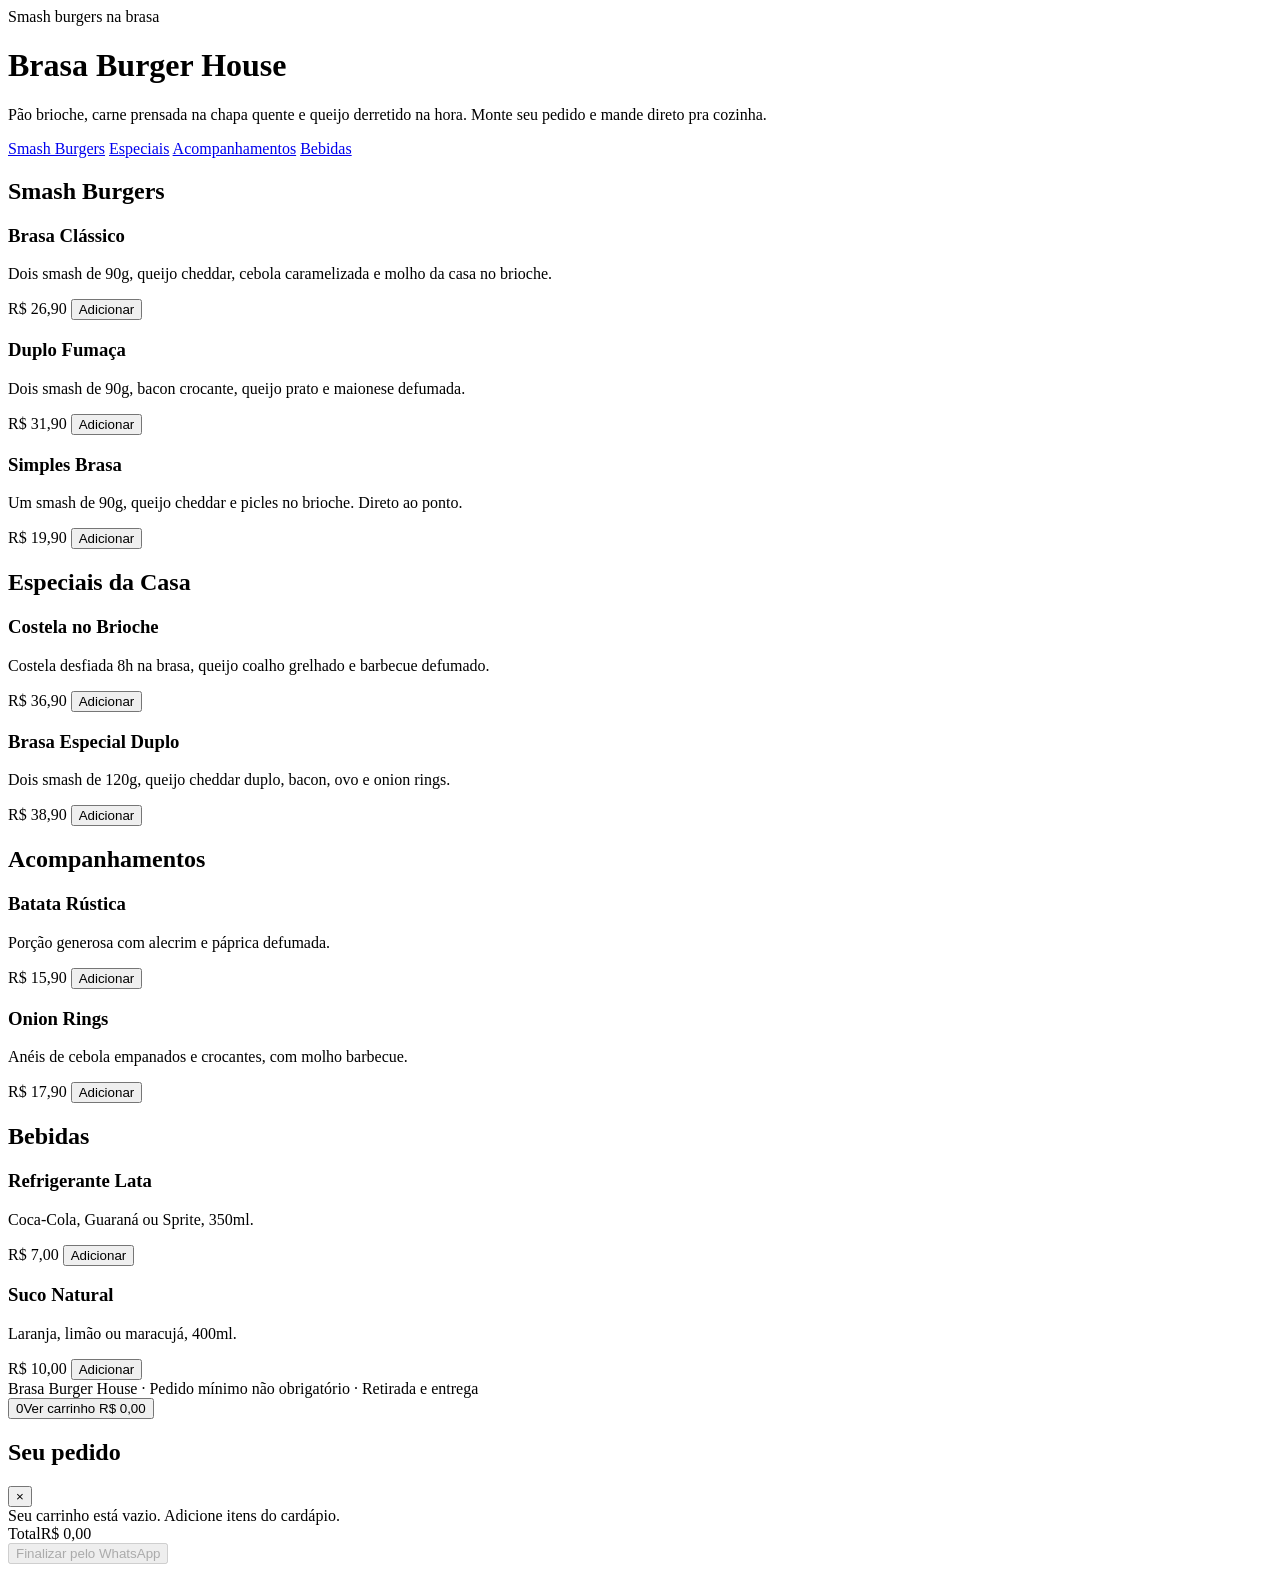
==== Brasaburguerhouse/index.html @ 3b22e74c "Add files via upload" ====
<!doctype html>
<html lang="pt-BR">
<head>
<meta charset="UTF-8" />
<meta name="viewport" content="width=device-width, initial-scale=1.0" />
<title>Brasa Burger House | Cardápio</title>
<link rel="preconnect" href="https://fonts.googleapis.com" />
<link rel="preconnect" href="https://fonts.gstatic.com" crossorigin />
<link href="https://fonts.googleapis.com/css2?family=Fraunces:opsz,wght@9..144,500;9..144,700;9..144,900&family=Work+Sans:wght@400;500;600;700&display=swap" rel="stylesheet" />
<link rel="stylesheet" href="css/style.css" />
</head>
<body>

<header class="hero">
  <div class="kicker">Smash burgers na brasa</div>
  <h1>Brasa <span>Burger</span> House</h1>
  <p class="sub">Pão brioche, carne prensada na chapa quente e queijo derretido na hora. Monte seu pedido e mande direto pra cozinha.</p>
</header>

<nav class="categorias" id="nav-categorias">
  <a href="#smash" class="active">Smash Burgers</a>
  <a href="#especiais">Especiais</a>
  <a href="#acompanhamentos">Acompanhamentos</a>
  <a href="#bebidas">Bebidas</a>
</nav>

<main>

  <section class="categoria" id="smash">
    <h2>Smash Burgers</h2>
    <div class="linha-fogo"></div>

    <div class="item">
      <div class="item-info">
        <h3>Brasa Clássico</h3>
        <p>Dois smash de 90g, queijo cheddar, cebola caramelizada e molho da casa no brioche.</p>
      </div>
      <div class="item-acao">
        <span class="preco">R$ 26,90</span>
        <button class="btn-add" data-nome="Brasa Clássico" data-preco="26.90">Adicionar</button>
      </div>
    </div>

    <div class="item">
      <div class="item-info">
        <h3>Duplo Fumaça</h3>
        <p>Dois smash de 90g, bacon crocante, queijo prato e maionese defumada.</p>
      </div>
      <div class="item-acao">
        <span class="preco">R$ 31,90</span>
        <button class="btn-add" data-nome="Duplo Fumaça" data-preco="31.90">Adicionar</button>
      </div>
    </div>

    <div class="item">
      <div class="item-info">
        <h3>Simples Brasa</h3>
        <p>Um smash de 90g, queijo cheddar e picles no brioche. Direto ao ponto.</p>
      </div>
      <div class="item-acao">
        <span class="preco">R$ 19,90</span>
        <button class="btn-add" data-nome="Simples Brasa" data-preco="19.90">Adicionar</button>
      </div>
    </div>
  </section>

  <section class="categoria" id="especiais">
    <h2>Especiais da Casa</h2>
    <div class="linha-fogo"></div>

    <div class="item">
      <div class="item-info">
        <h3>Costela no Brioche</h3>
        <p>Costela desfiada 8h na brasa, queijo coalho grelhado e barbecue defumado.</p>
      </div>
      <div class="item-acao">
        <span class="preco">R$ 36,90</span>
        <button class="btn-add" data-nome="Costela no Brioche" data-preco="36.90">Adicionar</button>
      </div>
    </div>

    <div class="item">
      <div class="item-info">
        <h3>Brasa Especial Duplo</h3>
        <p>Dois smash de 120g, queijo cheddar duplo, bacon, ovo e onion rings.</p>
      </div>
      <div class="item-acao">
        <span class="preco">R$ 38,90</span>
        <button class="btn-add" data-nome="Brasa Especial Duplo" data-preco="38.90">Adicionar</button>
      </div>
    </div>
  </section>

  <section class="categoria" id="acompanhamentos">
    <h2>Acompanhamentos</h2>
    <div class="linha-fogo"></div>

    <div class="item">
      <div class="item-info">
        <h3>Batata Rústica</h3>
        <p>Porção generosa com alecrim e páprica defumada.</p>
      </div>
      <div class="item-acao">
        <span class="preco">R$ 15,90</span>
        <button class="btn-add" data-nome="Batata Rústica" data-preco="15.90">Adicionar</button>
      </div>
    </div>

    <div class="item">
      <div class="item-info">
        <h3>Onion Rings</h3>
        <p>Anéis de cebola empanados e crocantes, com molho barbecue.</p>
      </div>
      <div class="item-acao">
        <span class="preco">R$ 17,90</span>
        <button class="btn-add" data-nome="Onion Rings" data-preco="17.90">Adicionar</button>
      </div>
    </div>
  </section>

  <section class="categoria" id="bebidas">
    <h2>Bebidas</h2>
    <div class="linha-fogo"></div>

    <div class="item">
      <div class="item-info">
        <h3>Refrigerante Lata</h3>
        <p>Coca-Cola, Guaraná ou Sprite, 350ml.</p>
      </div>
      <div class="item-acao">
        <span class="preco">R$ 7,00</span>
        <button class="btn-add" data-nome="Refrigerante Lata" data-preco="7.00">Adicionar</button>
      </div>
    </div>

    <div class="item">
      <div class="item-info">
        <h3>Suco Natural</h3>
        <p>Laranja, limão ou maracujá, 400ml.</p>
      </div>
      <div class="item-acao">
        <span class="preco">R$ 10,00</span>
        <button class="btn-add" data-nome="Suco Natural" data-preco="10.00">Adicionar</button>
      </div>
    </div>
  </section>

</main>

<footer>
  Brasa Burger House · Pedido mínimo não obrigatório · Retirada e entrega
</footer>

<button id="botao-carrinho" onclick="abrirCarrinho()">
  <span><span class="qtd-bolha" id="qtd-bolha">0</span>Ver carrinho</span>
  <span id="total-botao">R$ 0,00</span>
</button>

<div id="overlay" onclick="fecharCarrinho()"></div>
<aside id="painel-carrinho">
  <div class="painel-topo">
    <h2>Seu pedido</h2>
    <button class="fechar" onclick="fecharCarrinho()">&times;</button>
  </div>
  <div id="lista-carrinho">
    <div class="carrinho-vazio">Seu carrinho está vazio. Adicione itens do cardápio.</div>
  </div>
  <div class="painel-rodape">
    <div class="total-linha"><span>Total</span><span id="total-final">R$ 0,00</span></div>
    <button id="btn-finalizar" onclick="finalizarPedido()" disabled>Finalizar pelo WhatsApp</button>
  </div>
</aside>

<script src="js/script.js"></script>
</body>
</html>
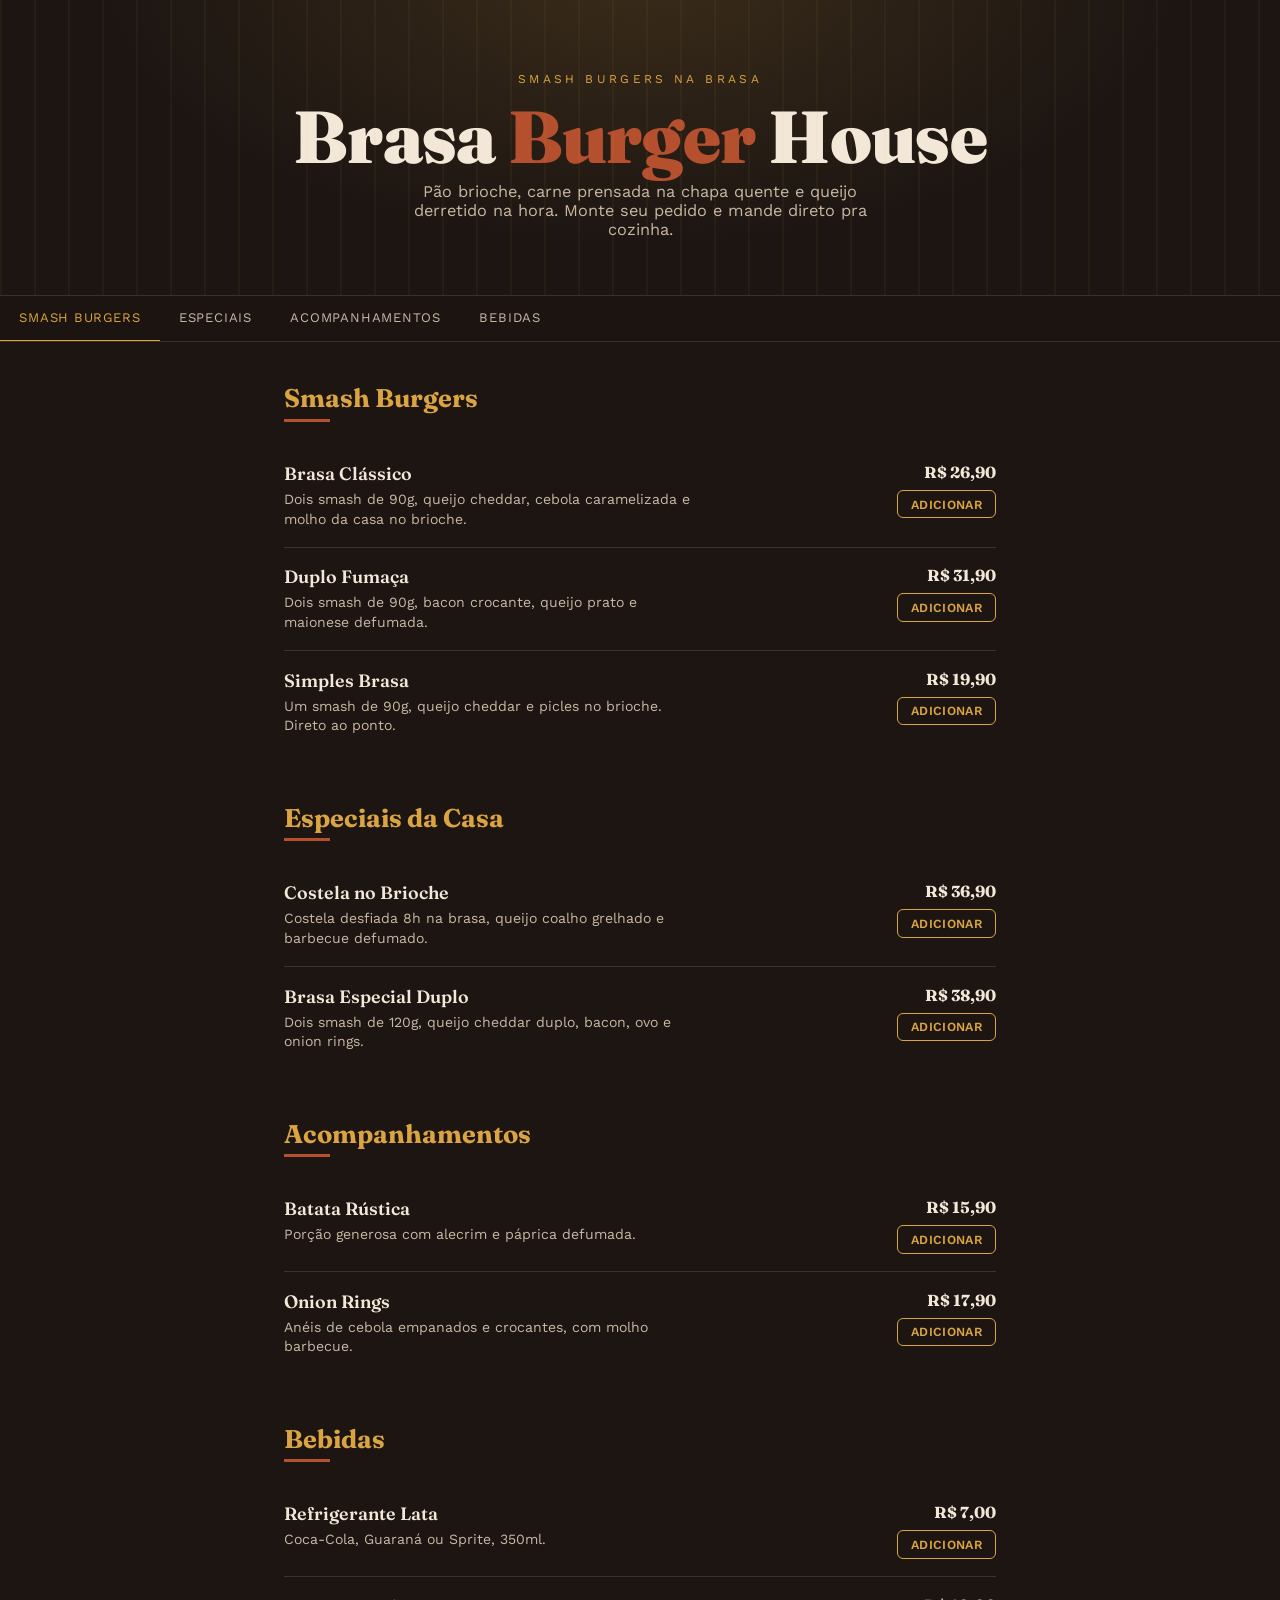
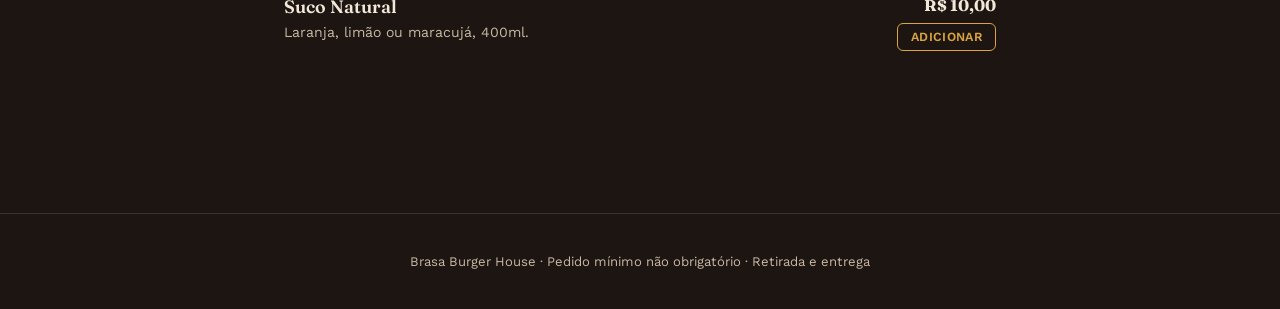
==== commit e26b5275: "Update index.html" ====
--- a/Brasaburguerhouse/index.html
+++ b/Brasaburguerhouse/index.html
@@ -1,176 +1,509 @@
 <!doctype html>
 <html lang="pt-BR">
 <head>
-<meta charset="UTF-8" />
-<meta name="viewport" content="width=device-width, initial-scale=1.0" />
-<title>Brasa Burger House | Cardápio</title>
-<link rel="preconnect" href="https://fonts.googleapis.com" />
-<link rel="preconnect" href="https://fonts.gstatic.com" crossorigin />
-<link href="https://fonts.googleapis.com/css2?family=Fraunces:opsz,wght@9..144,500;9..144,700;9..144,900&family=Work+Sans:wght@400;500;600;700&display=swap" rel="stylesheet" />
-<link rel="stylesheet" href="css/style.css" />
+  <meta charset="UTF-8" />
+  <meta name="viewport" content="width=device-width, initial-scale=1.0" />
+
+  <title>Brasa Burger House | Cardápio</title>
+
+  <link rel="preconnect" href="https://fonts.googleapis.com" />
+  <link rel="preconnect" href="https://fonts.gstatic.com" crossorigin />
+
+  <link
+    href="https://fonts.googleapis.com/css2?family=Fraunces:opsz,wght@9..144,500;9..144,700;9..144,900&family=Work+Sans:wght@400;500;600;700&display=swap"
+    rel="stylesheet"
+  />
+
+  <!-- CSS está na mesma pasta do index.html -->
+  <link rel="stylesheet" href="./style.css" />
 </head>
+
 <body>
 
 <header class="hero">
   <div class="kicker">Smash burgers na brasa</div>
-  <h1>Brasa <span>Burger</span> House</h1>
-  <p class="sub">Pão brioche, carne prensada na chapa quente e queijo derretido na hora. Monte seu pedido e mande direto pra cozinha.</p>
+
+  <h1>
+    Brasa <span>Burger</span> House
+  </h1>
+
+  <p class="sub">
+    Pão brioche, carne prensada na chapa quente e queijo derretido na hora.
+    Monte seu pedido e mande direto pra cozinha.
+  </p>
 </header>
 
+
 <nav class="categorias" id="nav-categorias">
-  <a href="#smash" class="active">Smash Burgers</a>
-  <a href="#especiais">Especiais</a>
-  <a href="#acompanhamentos">Acompanhamentos</a>
-  <a href="#bebidas">Bebidas</a>
+
+  <a href="#smash" class="active">
+    Smash Burgers
+  </a>
+
+  <a href="#especiais">
+    Especiais
+  </a>
+
+  <a href="#acompanhamentos">
+    Acompanhamentos
+  </a>
+
+  <a href="#bebidas">
+    Bebidas
+  </a>
+
 </nav>
 
+
 <main>
 
+  <!-- SMASH BURGERS -->
+
   <section class="categoria" id="smash">
+
     <h2>Smash Burgers</h2>
+
     <div class="linha-fogo"></div>
 
-    <div class="item">
-      <div class="item-info">
+
+    <div class="item">
+
+      <div class="item-info">
+
         <h3>Brasa Clássico</h3>
-        <p>Dois smash de 90g, queijo cheddar, cebola caramelizada e molho da casa no brioche.</p>
-      </div>
-      <div class="item-acao">
-        <span class="preco">R$ 26,90</span>
-        <button class="btn-add" data-nome="Brasa Clássico" data-preco="26.90">Adicionar</button>
-      </div>
-    </div>
-
-    <div class="item">
-      <div class="item-info">
+
+        <p>
+          Dois smash de 90g, queijo cheddar, cebola caramelizada
+          e molho da casa no brioche.
+        </p>
+
+      </div>
+
+
+      <div class="item-acao">
+
+        <span class="preco">
+          R$ 26,90
+        </span>
+
+        <button
+          class="btn-add"
+          data-nome="Brasa Clássico"
+          data-preco="26.90"
+        >
+          Adicionar
+        </button>
+
+      </div>
+
+    </div>
+
+
+    <div class="item">
+
+      <div class="item-info">
+
         <h3>Duplo Fumaça</h3>
-        <p>Dois smash de 90g, bacon crocante, queijo prato e maionese defumada.</p>
-      </div>
-      <div class="item-acao">
-        <span class="preco">R$ 31,90</span>
-        <button class="btn-add" data-nome="Duplo Fumaça" data-preco="31.90">Adicionar</button>
-      </div>
-    </div>
-
-    <div class="item">
-      <div class="item-info">
+
+        <p>
+          Dois smash de 90g, bacon crocante,
+          queijo prato e maionese defumada.
+        </p>
+
+      </div>
+
+
+      <div class="item-acao">
+
+        <span class="preco">
+          R$ 31,90
+        </span>
+
+        <button
+          class="btn-add"
+          data-nome="Duplo Fumaça"
+          data-preco="31.90"
+        >
+          Adicionar
+        </button>
+
+      </div>
+
+    </div>
+
+
+    <div class="item">
+
+      <div class="item-info">
+
         <h3>Simples Brasa</h3>
-        <p>Um smash de 90g, queijo cheddar e picles no brioche. Direto ao ponto.</p>
-      </div>
-      <div class="item-acao">
-        <span class="preco">R$ 19,90</span>
-        <button class="btn-add" data-nome="Simples Brasa" data-preco="19.90">Adicionar</button>
-      </div>
-    </div>
+
+        <p>
+          Um smash de 90g, queijo cheddar e picles no brioche.
+          Direto ao ponto.
+        </p>
+
+      </div>
+
+
+      <div class="item-acao">
+
+        <span class="preco">
+          R$ 19,90
+        </span>
+
+        <button
+          class="btn-add"
+          data-nome="Simples Brasa"
+          data-preco="19.90"
+        >
+          Adicionar
+        </button>
+
+      </div>
+
+    </div>
+
   </section>
 
+
+  <!-- ESPECIAIS -->
+
   <section class="categoria" id="especiais">
+
     <h2>Especiais da Casa</h2>
+
     <div class="linha-fogo"></div>
 
-    <div class="item">
-      <div class="item-info">
+
+    <div class="item">
+
+      <div class="item-info">
+
         <h3>Costela no Brioche</h3>
-        <p>Costela desfiada 8h na brasa, queijo coalho grelhado e barbecue defumado.</p>
-      </div>
-      <div class="item-acao">
-        <span class="preco">R$ 36,90</span>
-        <button class="btn-add" data-nome="Costela no Brioche" data-preco="36.90">Adicionar</button>
-      </div>
-    </div>
-
-    <div class="item">
-      <div class="item-info">
+
+        <p>
+          Costela desfiada 8h na brasa,
+          queijo coalho grelhado e barbecue defumado.
+        </p>
+
+      </div>
+
+
+      <div class="item-acao">
+
+        <span class="preco">
+          R$ 36,90
+        </span>
+
+        <button
+          class="btn-add"
+          data-nome="Costela no Brioche"
+          data-preco="36.90"
+        >
+          Adicionar
+        </button>
+
+      </div>
+
+    </div>
+
+
+    <div class="item">
+
+      <div class="item-info">
+
         <h3>Brasa Especial Duplo</h3>
-        <p>Dois smash de 120g, queijo cheddar duplo, bacon, ovo e onion rings.</p>
-      </div>
-      <div class="item-acao">
-        <span class="preco">R$ 38,90</span>
-        <button class="btn-add" data-nome="Brasa Especial Duplo" data-preco="38.90">Adicionar</button>
-      </div>
-    </div>
+
+        <p>
+          Dois smash de 120g, queijo cheddar duplo,
+          bacon, ovo e onion rings.
+        </p>
+
+      </div>
+
+
+      <div class="item-acao">
+
+        <span class="preco">
+          R$ 38,90
+        </span>
+
+        <button
+          class="btn-add"
+          data-nome="Brasa Especial Duplo"
+          data-preco="38.90"
+        >
+          Adicionar
+        </button>
+
+      </div>
+
+    </div>
+
   </section>
 
+
+  <!-- ACOMPANHAMENTOS -->
+
   <section class="categoria" id="acompanhamentos">
+
     <h2>Acompanhamentos</h2>
+
     <div class="linha-fogo"></div>
 
-    <div class="item">
-      <div class="item-info">
+
+    <div class="item">
+
+      <div class="item-info">
+
         <h3>Batata Rústica</h3>
-        <p>Porção generosa com alecrim e páprica defumada.</p>
-      </div>
-      <div class="item-acao">
-        <span class="preco">R$ 15,90</span>
-        <button class="btn-add" data-nome="Batata Rústica" data-preco="15.90">Adicionar</button>
-      </div>
-    </div>
-
-    <div class="item">
-      <div class="item-info">
+
+        <p>
+          Porção generosa com alecrim
+          e páprica defumada.
+        </p>
+
+      </div>
+
+
+      <div class="item-acao">
+
+        <span class="preco">
+          R$ 15,90
+        </span>
+
+        <button
+          class="btn-add"
+          data-nome="Batata Rústica"
+          data-preco="15.90"
+        >
+          Adicionar
+        </button>
+
+      </div>
+
+    </div>
+
+
+    <div class="item">
+
+      <div class="item-info">
+
         <h3>Onion Rings</h3>
-        <p>Anéis de cebola empanados e crocantes, com molho barbecue.</p>
-      </div>
-      <div class="item-acao">
-        <span class="preco">R$ 17,90</span>
-        <button class="btn-add" data-nome="Onion Rings" data-preco="17.90">Adicionar</button>
-      </div>
-    </div>
+
+        <p>
+          Anéis de cebola empanados e crocantes,
+          com molho barbecue.
+        </p>
+
+      </div>
+
+
+      <div class="item-acao">
+
+        <span class="preco">
+          R$ 17,90
+        </span>
+
+        <button
+          class="btn-add"
+          data-nome="Onion Rings"
+          data-preco="17.90"
+        >
+          Adicionar
+        </button>
+
+      </div>
+
+    </div>
+
   </section>
 
+
+  <!-- BEBIDAS -->
+
   <section class="categoria" id="bebidas">
+
     <h2>Bebidas</h2>
+
     <div class="linha-fogo"></div>
 
-    <div class="item">
-      <div class="item-info">
+
+    <div class="item">
+
+      <div class="item-info">
+
         <h3>Refrigerante Lata</h3>
-        <p>Coca-Cola, Guaraná ou Sprite, 350ml.</p>
-      </div>
-      <div class="item-acao">
-        <span class="preco">R$ 7,00</span>
-        <button class="btn-add" data-nome="Refrigerante Lata" data-preco="7.00">Adicionar</button>
-      </div>
-    </div>
-
-    <div class="item">
-      <div class="item-info">
+
+        <p>
+          Coca-Cola, Guaraná ou Sprite, 350ml.
+        </p>
+
+      </div>
+
+
+      <div class="item-acao">
+
+        <span class="preco">
+          R$ 7,00
+        </span>
+
+        <button
+          class="btn-add"
+          data-nome="Refrigerante Lata"
+          data-preco="7.00"
+        >
+          Adicionar
+        </button>
+
+      </div>
+
+    </div>
+
+
+    <div class="item">
+
+      <div class="item-info">
+
         <h3>Suco Natural</h3>
-        <p>Laranja, limão ou maracujá, 400ml.</p>
-      </div>
-      <div class="item-acao">
-        <span class="preco">R$ 10,00</span>
-        <button class="btn-add" data-nome="Suco Natural" data-preco="10.00">Adicionar</button>
-      </div>
-    </div>
+
+        <p>
+          Laranja, limão ou maracujá, 400ml.
+        </p>
+
+      </div>
+
+
+      <div class="item-acao">
+
+        <span class="preco">
+          R$ 10,00
+        </span>
+
+        <button
+          class="btn-add"
+          data-nome="Suco Natural"
+          data-preco="10.00"
+        >
+          Adicionar
+        </button>
+
+      </div>
+
+    </div>
+
   </section>
 
 </main>
 
+
 <footer>
+
   Brasa Burger House · Pedido mínimo não obrigatório · Retirada e entrega
+
 </footer>
 
-<button id="botao-carrinho" onclick="abrirCarrinho()">
-  <span><span class="qtd-bolha" id="qtd-bolha">0</span>Ver carrinho</span>
-  <span id="total-botao">R$ 0,00</span>
+
+<!-- BOTÃO DO CARRINHO -->
+
+<button
+  id="botao-carrinho"
+  onclick="abrirCarrinho()"
+>
+
+  <span>
+
+    <span
+      class="qtd-bolha"
+      id="qtd-bolha"
+    >
+      0
+    </span>
+
+    Ver carrinho
+
+  </span>
+
+  <span id="total-botao">
+    R$ 0,00
+  </span>
+
 </button>
 
-<div id="overlay" onclick="fecharCarrinho()"></div>
+
+<!-- FUNDO DO CARRINHO -->
+
+<div
+  id="overlay"
+  onclick="fecharCarrinho()"
+></div>
+
+
+<!-- PAINEL DO CARRINHO -->
+
 <aside id="painel-carrinho">
+
   <div class="painel-topo">
-    <h2>Seu pedido</h2>
-    <button class="fechar" onclick="fecharCarrinho()">&times;</button>
+
+    <h2>
+      Seu pedido
+    </h2>
+
+    <button
+      class="fechar"
+      onclick="fecharCarrinho()"
+      aria-label="Fechar carrinho"
+    >
+      &times;
+    </button>
+
   </div>
+
+
   <div id="lista-carrinho">
-    <div class="carrinho-vazio">Seu carrinho está vazio. Adicione itens do cardápio.</div>
+
+    <div class="carrinho-vazio">
+
+      Seu carrinho está vazio.
+      Adicione itens do cardápio.
+
+    </div>
+
   </div>
+
+
   <div class="painel-rodape">
-    <div class="total-linha"><span>Total</span><span id="total-final">R$ 0,00</span></div>
-    <button id="btn-finalizar" onclick="finalizarPedido()" disabled>Finalizar pelo WhatsApp</button>
+
+    <div class="total-linha">
+
+      <span>
+        Total
+      </span>
+
+      <span id="total-final">
+        R$ 0,00
+      </span>
+
+    </div>
+
+
+    <button
+      id="btn-finalizar"
+      onclick="finalizarPedido()"
+      disabled
+    >
+      Finalizar pelo WhatsApp
+    </button>
+
   </div>
+
 </aside>
 
-<script src="js/script.js"></script>
+
+<!-- JS está na mesma pasta do index.html -->
+
+<script src="./script.js"></script>
+
 </body>
 </html>
--- a/Brasaburguerhouse/style.css
+++ b/Brasaburguerhouse/style.css
@@ -0,0 +1,281 @@
+:root{
+  --carvao:#1c1512;
+  --carvao-alt:#251c17;
+  --superficie:#2b2119;
+  --linha:#3d3128;
+  --creme:#f3e8d8;
+  --creme-dim:#c9b8a3;
+  --dourado:#d9a441;
+  --tijolo:#b5502f;
+  --verde:#6f8f4e;
+  --radius:6px;
+  --display:'Fraunces', serif;
+  --body:'Work Sans', system-ui, sans-serif;
+}
+*{box-sizing:border-box;}
+body{
+  margin:0;
+  background:var(--carvao);
+  color:var(--creme);
+  font-family:var(--body);
+  -webkit-font-smoothing:antialiased;
+}
+a{color:inherit;text-decoration:none;}
+
+/* -------- hero -------- */
+header.hero{
+  position:relative;
+  padding:4.5rem 1.5rem 3.5rem;
+  text-align:center;
+  background:
+    radial-gradient(ellipse at 50% -10%, rgba(217,164,65,0.16), transparent 60%),
+    var(--carvao);
+  border-bottom:1px solid var(--linha);
+  overflow:hidden;
+}
+header.hero::before{
+  content:"";
+  position:absolute;
+  inset:0;
+  background-image:repeating-linear-gradient(90deg, rgba(217,164,65,0.05) 0 2px, transparent 2px 34px);
+  pointer-events:none;
+}
+.kicker{
+  font-family:var(--body);
+  font-size:0.75rem;
+  letter-spacing:0.28em;
+  text-transform:uppercase;
+  color:var(--dourado);
+  margin-bottom:1rem;
+}
+header.hero h1{
+  font-family:var(--display);
+  font-weight:900;
+  font-size:clamp(2.6rem, 8vw, 4.6rem);
+  margin:0 0 0.6rem;
+  line-height:0.95;
+  letter-spacing:-0.01em;
+}
+header.hero h1 span{color:var(--tijolo);}
+header.hero p.sub{
+  color:var(--creme-dim);
+  max-width:480px;
+  margin:0 auto;
+  font-size:1.02rem;
+}
+
+/* -------- nav de categorias -------- */
+nav.categorias{
+  position:sticky;
+  top:0;
+  z-index:20;
+  display:flex;
+  gap:0;
+  overflow-x:auto;
+  background:rgba(28,21,18,0.96);
+  backdrop-filter:blur(6px);
+  border-bottom:1px solid var(--linha);
+}
+nav.categorias a{
+  flex:0 0 auto;
+  padding:0.9rem 1.2rem;
+  font-size:0.82rem;
+  text-transform:uppercase;
+  letter-spacing:0.06em;
+  color:var(--creme-dim);
+  border-bottom:2px solid transparent;
+  white-space:nowrap;
+}
+nav.categorias a:hover{color:var(--creme);}
+nav.categorias a.active{color:var(--dourado);border-bottom-color:var(--dourado);}
+
+/* -------- conteúdo -------- */
+main{
+  max-width:760px;
+  margin:0 auto;
+  padding:2.5rem 1.5rem 6rem;
+}
+section.categoria{margin-bottom:3rem;}
+section.categoria h2{
+  font-family:var(--display);
+  font-weight:700;
+  font-size:1.6rem;
+  color:var(--dourado);
+  margin:0 0 0.3rem;
+}
+section.categoria .linha-fogo{
+  width:46px;height:3px;background:var(--tijolo);margin-bottom:1.4rem;
+}
+
+.item{
+  display:flex;
+  justify-content:space-between;
+  gap:1rem;
+  padding:1.1rem 0;
+  border-bottom:1px solid var(--linha);
+}
+.item:last-child{border-bottom:none;}
+.item-info h3{
+  font-family:var(--display);
+  font-weight:600;
+  font-size:1.12rem;
+  margin:0 0 0.3rem;
+}
+.item-info p{
+  margin:0;
+  font-size:0.88rem;
+  color:var(--creme-dim);
+  line-height:1.4;
+  max-width:420px;
+}
+.item-acao{
+  display:flex;
+  flex-direction:column;
+  align-items:flex-end;
+  gap:0.5rem;
+  flex-shrink:0;
+}
+.preco{font-family:var(--display);font-weight:700;color:var(--creme);}
+.btn-add{
+  background:transparent;
+  border:1px solid var(--dourado);
+  color:var(--dourado);
+  border-radius:var(--radius);
+  padding:0.35rem 0.8rem;
+  font-size:0.78rem;
+  font-family:var(--body);
+  font-weight:600;
+  cursor:pointer;
+  text-transform:uppercase;
+  letter-spacing:0.03em;
+}
+.btn-add:hover{background:var(--dourado);color:var(--carvao);}
+
+/* -------- carrinho flutuante -------- */
+#botao-carrinho{
+  position:fixed;
+  bottom:1.2rem;
+  right:1.2rem;
+  left:1.2rem;
+  max-width:420px;
+  margin:0 auto;
+  background:var(--tijolo);
+  color:var(--creme);
+  border:none;
+  border-radius:var(--radius);
+  padding:1rem 1.3rem;
+  display:none;
+  justify-content:space-between;
+  align-items:center;
+  font-family:var(--body);
+  font-weight:600;
+  font-size:0.95rem;
+  box-shadow:0 8px 24px rgba(0,0,0,0.4);
+  z-index:30;
+  cursor:pointer;
+}
+#botao-carrinho .qtd-bolha{
+  background:var(--creme);
+  color:var(--tijolo);
+  border-radius:50%;
+  width:22px;height:22px;
+  display:inline-flex;align-items:center;justify-content:center;
+  font-size:0.75rem;
+  margin-right:0.6rem;
+}
+
+/* -------- painel do carrinho -------- */
+#overlay{
+  position:fixed;inset:0;
+  background:rgba(0,0,0,0.55);
+  display:none;
+  z-index:40;
+}
+#painel-carrinho{
+  position:fixed;
+  right:0;top:0;bottom:0;
+  width:100%;
+  max-width:400px;
+  background:var(--superficie);
+  border-left:1px solid var(--linha);
+  z-index:41;
+  display:flex;
+  flex-direction:column;
+  transform:translateX(100%);
+  transition:transform 0.25s ease;
+}
+#painel-carrinho.aberto{transform:translateX(0);}
+.painel-topo{
+  padding:1.3rem 1.3rem 1rem;
+  border-bottom:1px solid var(--linha);
+  display:flex;
+  justify-content:space-between;
+  align-items:center;
+}
+.painel-topo h2{font-family:var(--display);margin:0;font-size:1.3rem;}
+.fechar{background:none;border:none;color:var(--creme-dim);font-size:1.4rem;cursor:pointer;line-height:1;}
+#lista-carrinho{flex:1;overflow-y:auto;padding:0.5rem 1.3rem;}
+.linha-carrinho{
+  display:flex;
+  justify-content:space-between;
+  align-items:center;
+  padding:0.9rem 0;
+  border-bottom:1px solid var(--linha);
+  gap:0.6rem;
+}
+.linha-carrinho .nome{font-size:0.92rem;}
+.linha-carrinho .preco-linha{font-family:var(--display);font-size:0.92rem;color:var(--dourado);}
+.qtd-controle{
+  display:flex;align-items:center;gap:0.5rem;
+  font-family:var(--body);
+}
+.qtd-controle button{
+  width:24px;height:24px;
+  border-radius:4px;
+  border:1px solid var(--linha);
+  background:var(--carvao-alt);
+  color:var(--creme);
+  cursor:pointer;
+  font-size:0.9rem;
+  line-height:1;
+}
+.painel-rodape{
+  border-top:1px solid var(--linha);
+  padding:1.2rem 1.3rem 1.5rem;
+}
+.total-linha{
+  display:flex;justify-content:space-between;
+  font-family:var(--display);
+  font-size:1.25rem;
+  margin-bottom:1rem;
+}
+.total-linha span:last-child{color:var(--dourado);}
+#btn-finalizar{
+  width:100%;
+  background:var(--verde);
+  color:#fff;
+  border:none;
+  border-radius:var(--radius);
+  padding:0.85rem;
+  font-family:var(--body);
+  font-weight:700;
+  font-size:0.95rem;
+  cursor:pointer;
+  text-transform:uppercase;
+  letter-spacing:0.03em;
+}
+#btn-finalizar:disabled{opacity:0.4;cursor:not-allowed;}
+.carrinho-vazio{
+  text-align:center;
+  color:var(--creme-dim);
+  padding:3rem 1rem;
+  font-size:0.9rem;
+}
+
+footer{
+  text-align:center;
+  padding:2.5rem 1.5rem;
+  color:var(--creme-dim);
+  font-size:0.82rem;
+  border-top:1px solid var(--linha);
+}
